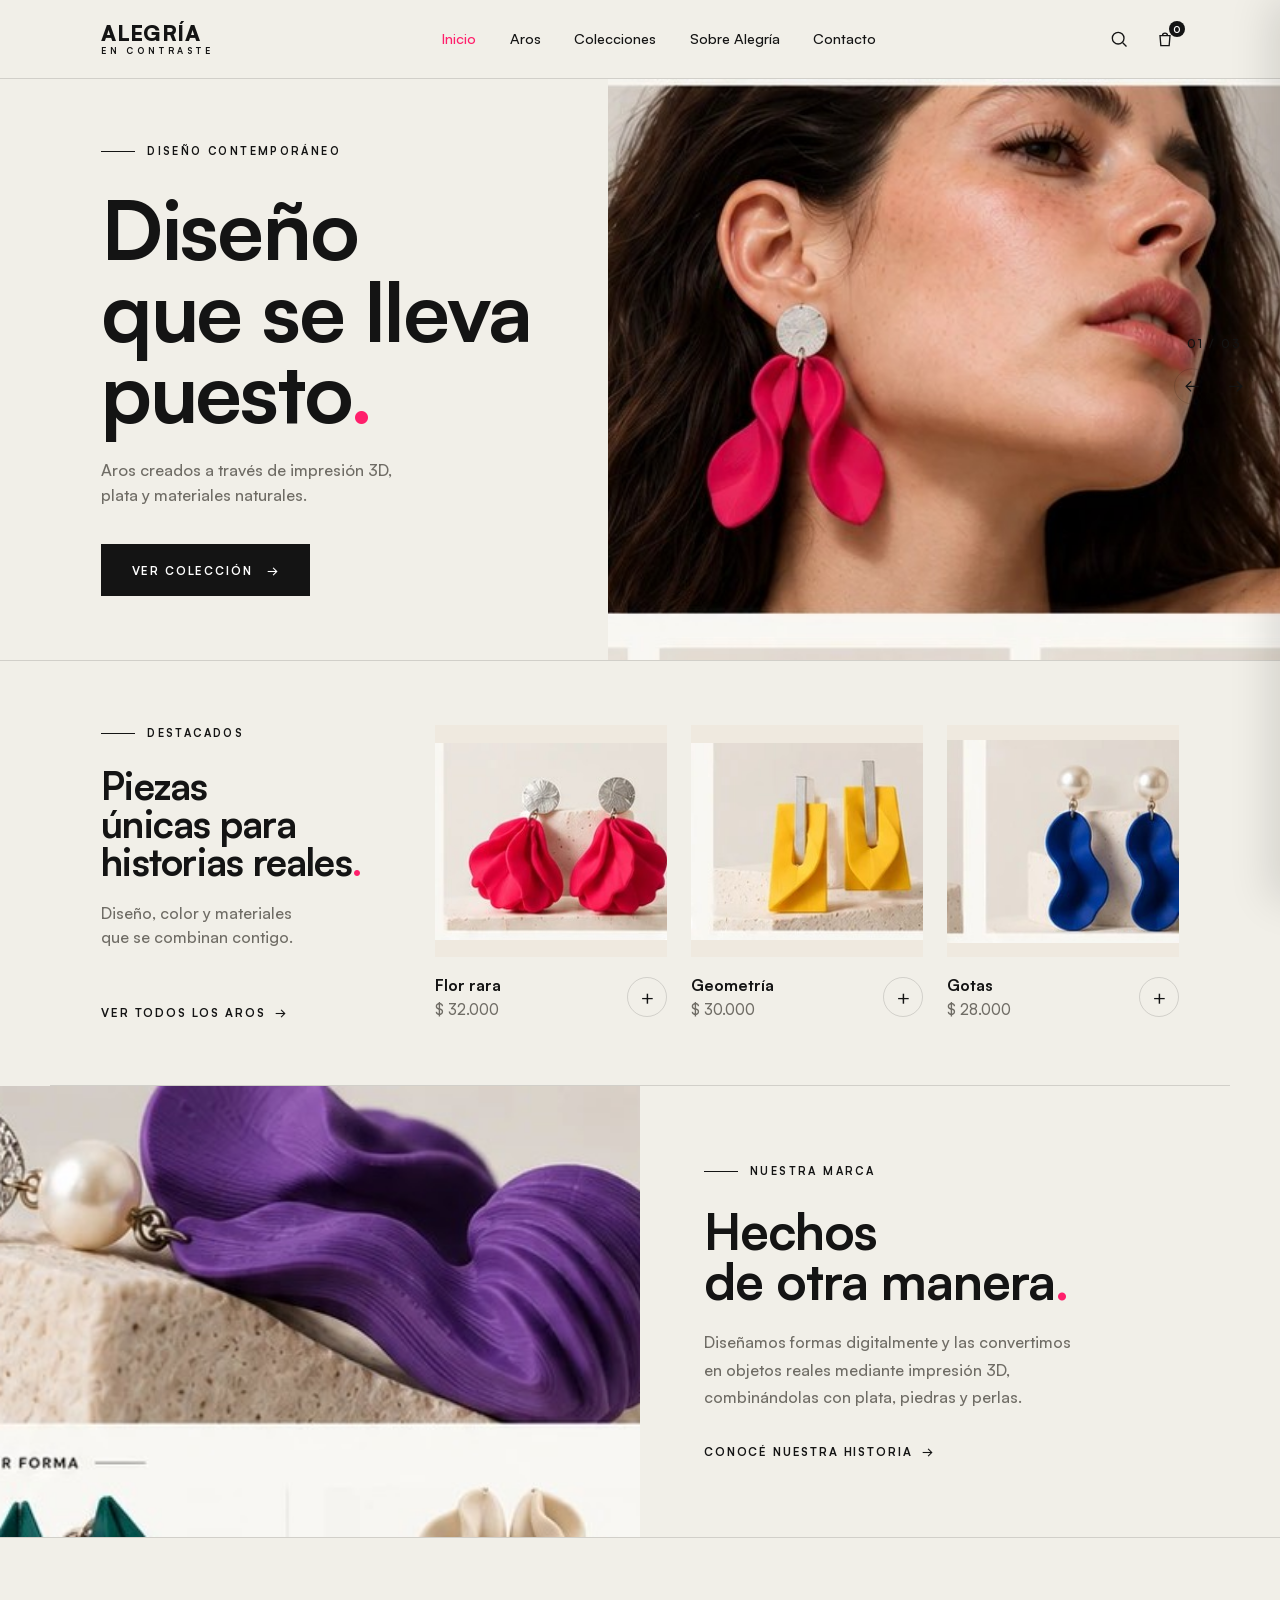
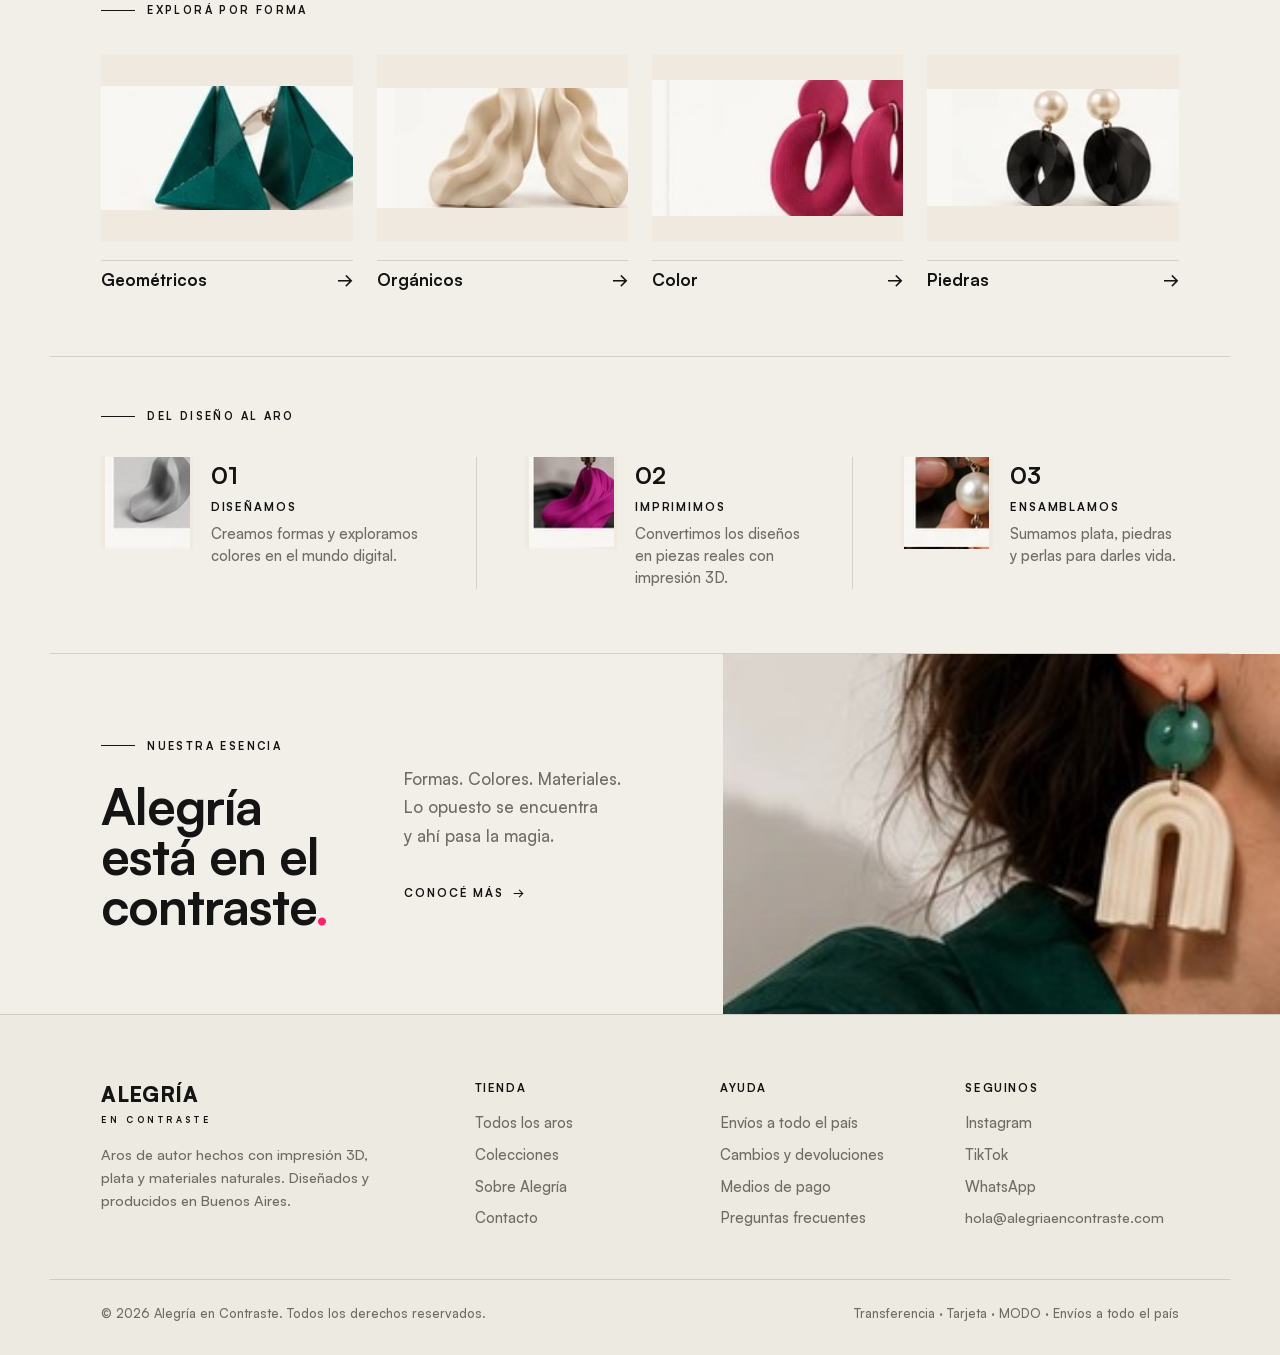
==== index.html @ 7982da5c "Sitio Alegría en Contraste" ====
<!doctype html>
<html lang="es">
<head>
<meta charset="utf-8">
<meta name="viewport" content="width=device-width, initial-scale=1">
<title>Alegría en Contraste — Aros de diseño</title>
<meta name="description" content="Aros de autor hechos con impresión 3D, plata y materiales naturales. Diseñados y producidos en Buenos Aires.">
<link rel="stylesheet" href="styles.css">
</head>
<body data-page="index.html">

<header class="site-header" id="site-header"></header>

<main>

  <!-- HERO -->
  <section class="hero">
    <div class="hero-text">
      <p class="eyebrow"><span class="eyebrow-line"></span>Diseño contemporáneo</p>
      <h1>Diseño<br>que se lleva<br>puesto<span class="dot">.</span></h1>
      <p class="hero-lead">Aros creados a través de impresión 3D,<br>plata y materiales naturales.</p>
      <a class="btn btn-dark" href="colecciones.html">Ver colección <span class="arrow">&rarr;</span></a>
    </div>
    <div class="hero-media">
      <img class="ph ph-hero" src="images/hero.jpg" alt="Modelo con aros de diseño">
      <div class="hero-counter">
        <span class="count">01 / 03</span>
        <div class="hero-arrows">
          <button class="icon-btn" aria-label="Anterior"><svg viewBox="0 0 24 24" fill="none" stroke="currentColor" stroke-width="1.6"><line x1="20" y1="12" x2="5" y2="12"/><polyline points="11 6 5 12 11 18"/></svg></button>
          <button class="icon-btn" aria-label="Siguiente"><svg viewBox="0 0 24 24" fill="none" stroke="currentColor" stroke-width="1.6"><line x1="4" y1="12" x2="19" y2="12"/><polyline points="13 6 19 12 13 18"/></svg></button>
        </div>
      </div>
    </div>
  </section>

  <!-- DESTACADOS -->
  <section class="featured shell">
    <div class="featured-intro">
      <p class="eyebrow"><span class="eyebrow-line"></span>Destacados</p>
      <h2>Piezas<br>únicas para<br>historias reales<span class="dot">.</span></h2>
      <p class="muted">Diseño, color y materiales<br>que se combinan contigo.</p>
      <a class="link-arrow" href="aros.html">Ver todos los aros <span class="arrow">&rarr;</span></a>
    </div>
    <div class="product-grid">
      <article class="product">
        <img class="ph ph-product" src="images/flor.jpg" alt="Aros Flor rara">
        <div class="product-row">
          <div>
            <h3>Flor rara</h3>
            <p class="price">$ 32.000</p>
          </div>
          <button class="add-btn" data-add="flor" aria-label="Agregar Flor rara">+</button>
        </div>
      </article>
      <article class="product">
        <img class="ph ph-product" src="images/geom.jpg" alt="Aros Geometría">
        <div class="product-row">
          <div>
            <h3>Geometría</h3>
            <p class="price">$ 30.000</p>
          </div>
          <button class="add-btn" data-add="geometria" aria-label="Agregar Geometría">+</button>
        </div>
      </article>
      <article class="product">
        <img class="ph ph-product" src="images/gotas.jpg" alt="Aros Gotas">
        <div class="product-row">
          <div>
            <h3>Gotas</h3>
            <p class="price">$ 28.000</p>
          </div>
          <button class="add-btn" data-add="gotas" aria-label="Agregar Gotas">+</button>
        </div>
      </article>
    </div>
  </section>

  <!-- NUESTRA MARCA -->
  <section class="brand-block">
    <img class="ph ph-brand" src="images/violeta.jpg" alt="Aro violeta con perla">
    <div class="brand-copy">
      <p class="eyebrow"><span class="eyebrow-line"></span>Nuestra marca</p>
      <h2>Hechos<br>de otra manera<span class="dot">.</span></h2>
      <p class="muted">Diseñamos formas digitalmente y las convertimos<br>en objetos reales mediante impresión 3D,<br>combinándolas con plata, piedras y perlas.</p>
      <a class="link-arrow" href="sobre.html">Conocé nuestra historia <span class="arrow">&rarr;</span></a>
    </div>
  </section>

  <!-- EXPLORÁ POR FORMA -->
  <section class="shapes shell">
    <p class="eyebrow"><span class="eyebrow-line"></span>Explorá por forma</p>
    <div class="shapes-grid">
      <a class="shape" href="aros.html?cat=geometricos">
        <img class="ph ph-shape" src="images/forma1.jpg" alt="Aros geométricos">
        <span class="shape-row">Geométricos <span class="arrow">&rarr;</span></span>
      </a>
      <a class="shape" href="aros.html?cat=organicos">
        <img class="ph ph-shape" src="images/forma2.jpg" alt="Aros orgánicos">
        <span class="shape-row">Orgánicos <span class="arrow">&rarr;</span></span>
      </a>
      <a class="shape" href="aros.html?cat=color">
        <img class="ph ph-shape" src="images/forma3.jpg" alt="Aros de color">
        <span class="shape-row">Color <span class="arrow">&rarr;</span></span>
      </a>
      <a class="shape" href="aros.html?cat=piedras">
        <img class="ph ph-shape" src="images/forma4.jpg" alt="Aros con piedras">
        <span class="shape-row">Piedras <span class="arrow">&rarr;</span></span>
      </a>
    </div>
  </section>

  <!-- DEL DISEÑO AL ARO -->
  <section class="process shell">
    <p class="eyebrow"><span class="eyebrow-line"></span>Del diseño al aro</p>
    <div class="process-grid">
      <div class="step">
        <img class="ph ph-step" src="images/paso1.jpg" alt="Diseño digital">
        <div class="step-copy">
          <span class="step-num">01</span>
          <h4>Diseñamos</h4>
          <p class="muted">Creamos formas y exploramos colores en el mundo digital.</p>
        </div>
      </div>
      <div class="step">
        <img class="ph ph-step" src="images/paso2.jpg" alt="Impresión 3D">
        <div class="step-copy">
          <span class="step-num">02</span>
          <h4>Imprimimos</h4>
          <p class="muted">Convertimos los diseños en piezas reales con impresión 3D.</p>
        </div>
      </div>
      <div class="step">
        <img class="ph ph-step" src="images/paso3.jpg" alt="Ensamble con perlas">
        <div class="step-copy">
          <span class="step-num">03</span>
          <h4>Ensamblamos</h4>
          <p class="muted">Sumamos plata, piedras y perlas para darles vida.</p>
        </div>
      </div>
    </div>
  </section>

  <!-- NUESTRA ESENCIA -->
  <section class="essence">
    <div class="essence-copy">
      <div class="essence-left">
        <p class="eyebrow"><span class="eyebrow-line"></span>Nuestra esencia</p>
        <h2>Alegría<br>está en el<br>contraste<span class="dot">.</span></h2>
      </div>
      <div class="essence-right">
        <p class="essence-lead">Formas. Colores. Materiales.<br>Lo opuesto se encuentra<br>y ahí pasa la magia.</p>
        <a class="link-arrow" href="sobre.html">Conocé más <span class="arrow">&rarr;</span></a>
      </div>
    </div>
    <img class="ph ph-essence" src="images/esencia.jpg" alt="Modelo con aro de diseño">
  </section>

</main>

<footer class="site-footer" id="site-footer"></footer>

<script src="site.js"></script>
</body>
</html>
---- styles.css ----
@font-face {
  font-family: "Satoshi";
  src: url("fonts/Satoshi-Variable.woff2") format("woff2");
  font-weight: 300 900;
  font-style: normal;
  font-display: swap;
}
@font-face {
  font-family: "Satoshi";
  src: url("fonts/Satoshi-VariableItalic.woff2") format("woff2");
  font-weight: 300 900;
  font-style: italic;
  font-display: swap;
}

:root {
  --bg: #f1efe8;
  --bg-alt: #edeae1;
  --ink: #141414;
  --muted: #6f6c65;
  --line: rgba(20, 20, 20, 0.14);
  --accent: #ff1f6b;
  --card: #e9e5db;
  --shell: 1180px;
  --gutter: clamp(1.25rem, 4vw, 3.25rem);
}

* { box-sizing: border-box; margin: 0; padding: 0; }

html { scroll-behavior: smooth; }

body {
  background: var(--bg);
  color: var(--ink);
  font-family: "Satoshi", -apple-system, "Segoe UI", sans-serif;
  font-weight: 500;
  line-height: 1.5;
  -webkit-font-smoothing: antialiased;
  min-height: 100vh;
  display: flex;
  flex-direction: column;
}
main { flex: 1; }

img { display: block; max-width: 100%; }
a { color: inherit; text-decoration: none; }
button { font-family: inherit; cursor: pointer; }

.shell {
  max-width: var(--shell);
  margin: 0 auto;
  padding-left: var(--gutter);
  padding-right: var(--gutter);
}

/* ---------- Imágenes ---------- */
.ph {
  display: block;
  object-fit: cover;
  background: #ece6db;
}
img.ph { width: 100%; height: 100%; }
/* Producto y forma: la pieza completa siempre visible (sin recortes) */
img.ph-product,
img.ph-shape { object-fit: contain; background: #efe9df; }
img.ph-step { width: 92px; height: 92px; flex-shrink: 0; object-fit: contain; background: #efe9df; }

/* ---------- Tipografía compartida ---------- */
.eyebrow {
  display: flex;
  align-items: center;
  gap: 0.75rem;
  font-size: 0.68rem;
  font-weight: 700;
  letter-spacing: 0.22em;
  text-transform: uppercase;
  color: var(--ink);
}
.eyebrow-line {
  width: 34px;
  height: 1px;
  background: var(--ink);
  display: inline-block;
}
.dot { color: var(--accent); }

.muted { color: var(--muted); font-weight: 500; }

h1, h2 {
  font-weight: 700;
  line-height: 0.98;
  letter-spacing: -0.02em;
}

.link-arrow {
  display: inline-flex;
  align-items: center;
  gap: 0.6rem;
  font-size: 0.72rem;
  font-weight: 700;
  letter-spacing: 0.16em;
  text-transform: uppercase;
}
.link-arrow .arrow { transition: transform 0.25s ease; }
.link-arrow:hover .arrow { transform: translateX(5px); }

.btn {
  display: inline-flex;
  align-items: center;
  gap: 0.9rem;
  font-size: 0.72rem;
  font-weight: 700;
  letter-spacing: 0.16em;
  text-transform: uppercase;
  padding: 1.1rem 1.9rem;
  transition: background 0.25s ease, color 0.25s ease;
}
.btn-dark { background: var(--ink); color: #fff; }
.btn-dark:hover { background: var(--accent); }

/* ---------- Header ---------- */
.site-header {
  position: sticky;
  top: 0;
  z-index: 40;
  background: var(--bg);
  border-bottom: 1px solid var(--line);
}
.header-inner {
  display: flex;
  align-items: center;
  justify-content: space-between;
  gap: 2rem;
  height: 78px;
  max-width: var(--shell);
  margin: 0 auto;
}
.brand { display: flex; flex-direction: column; line-height: 1; }
.brand-name { font-size: 1.35rem; font-weight: 900; letter-spacing: 0.02em; }
.brand-sub { font-size: 0.56rem; font-weight: 700; letter-spacing: 0.42em; margin-top: 3px; }
.main-nav { display: flex; gap: 2.1rem; }
.main-nav a {
  font-size: 0.9rem;
  font-weight: 500;
  transition: color 0.2s ease;
}
.main-nav a:hover { color: var(--accent); }
.header-actions { display: flex; align-items: center; gap: 1.1rem; }
.icon-btn {
  display: inline-flex;
  align-items: center;
  justify-content: center;
  background: none;
  border: none;
  color: var(--ink);
  padding: 4px;
}
.icon-btn svg { width: 20px; height: 20px; }
.cart-btn { position: relative; }
.cart-count {
  position: absolute;
  top: -4px;
  right: -6px;
  background: var(--ink);
  color: #fff;
  font-size: 0.6rem;
  font-weight: 700;
  width: 16px;
  height: 16px;
  border-radius: 50%;
  display: flex;
  align-items: center;
  justify-content: center;
}

/* ---------- Hero ---------- */
.hero {
  display: grid;
  grid-template-columns: minmax(0, 0.95fr) minmax(0, 1.05fr);
  align-items: stretch;
  min-height: 560px;
  border-bottom: 1px solid var(--line);
}
.hero-text {
  padding: clamp(2.5rem, 5vw, 4.5rem) clamp(2rem, 5vw, 4rem) clamp(2.5rem, 5vw, 4rem);
  padding-left: max(var(--gutter), calc((100vw - var(--shell)) / 2 + var(--gutter)));
  display: flex;
  flex-direction: column;
  justify-content: center;
}
.hero-text .eyebrow { margin-bottom: 1.8rem; }
.hero h1 {
  font-size: clamp(3rem, 6.5vw, 5.3rem);
  margin-bottom: 1.6rem;
}
.hero-lead { color: var(--muted); margin-bottom: 2.3rem; font-size: 1.02rem; }
.btn-dark { align-self: flex-start; }
.hero-media { position: relative; }
.ph-hero { width: 100%; height: 100%; min-height: 420px; }
.hero-counter {
  position: absolute;
  right: 1.6rem;
  top: 50%;
  transform: translateY(-50%);
  display: flex;
  flex-direction: column;
  align-items: center;
  gap: 1rem;
}
.hero-counter .count {
  font-size: 0.72rem;
  font-weight: 600;
  letter-spacing: 0.16em;
  color: var(--ink);
}
.hero-arrows { display: flex; gap: 0.5rem; }
.hero-arrows .icon-btn {
  color: var(--ink);
  border: 1px solid var(--line);
  border-radius: 50%;
  width: 36px;
  height: 36px;
  transition: background 0.2s ease, color 0.2s ease, border-color 0.2s ease;
}
.hero-arrows .icon-btn:hover { background: var(--ink); color: #fff; border-color: var(--ink); }

/* ---------- Destacados ---------- */
.featured {
  display: grid;
  grid-template-columns: minmax(0, 0.8fr) minmax(0, 2.2fr);
  gap: clamp(2rem, 5vw, 4rem);
  padding-top: clamp(2.8rem, 5vw, 4rem);
  padding-bottom: clamp(2.8rem, 5vw, 4rem);
  border-bottom: 1px solid var(--line);
}
.featured-intro { display: flex; flex-direction: column; }
.featured-intro .eyebrow { margin-bottom: 1.6rem; }
.featured-intro h2 { font-size: clamp(1.9rem, 3vw, 2.6rem); margin-bottom: 1.3rem; }
.featured-intro .muted { margin-bottom: auto; }
.featured-intro .link-arrow { margin-top: 1.6rem; }
.product-grid {
  display: grid;
  grid-template-columns: repeat(3, 1fr);
  gap: 1.5rem;
}
.product { display: flex; flex-direction: column; }
.ph-product { aspect-ratio: 1 / 1; margin-bottom: 1rem; }
.product-row { display: flex; align-items: center; justify-content: space-between; }
.product h3 { font-size: 1rem; font-weight: 700; margin-bottom: 2px; }
.price { color: var(--muted); font-size: 0.92rem; }
.add-btn {
  width: 40px;
  height: 40px;
  border-radius: 50%;
  border: 1px solid var(--line);
  background: none;
  font-size: 1.3rem;
  font-weight: 400;
  color: var(--ink);
  display: flex;
  align-items: center;
  justify-content: center;
  transition: background 0.2s ease, color 0.2s ease, border-color 0.2s ease;
}
.add-btn:hover { background: var(--ink); color: #fff; border-color: var(--ink); }

/* ---------- Nuestra marca ---------- */
.brand-block {
  display: grid;
  grid-template-columns: 1fr 1fr;
  align-items: stretch;
  border-bottom: 1px solid var(--line);
}
.ph-brand { min-height: 440px; }
.brand-copy {
  padding: clamp(3rem, 6vw, 5.5rem) max(var(--gutter), calc((100vw - var(--shell)) / 2 + var(--gutter))) clamp(3rem, 6vw, 5.5rem) clamp(2rem, 5vw, 4.5rem);
  display: flex;
  flex-direction: column;
  justify-content: center;
}
.brand-copy .eyebrow { margin-bottom: 1.6rem; }
.brand-copy h2 { font-size: clamp(2.2rem, 4vw, 3.4rem); margin-bottom: 1.5rem; }
.brand-copy .muted { margin-bottom: 2rem; line-height: 1.7; }

/* ---------- Explorá por forma ---------- */
.shapes {
  padding-top: clamp(2.8rem, 5vw, 4rem);
  padding-bottom: clamp(2.8rem, 5vw, 4rem);
  border-bottom: 1px solid var(--line);
}
.shapes .eyebrow { margin-bottom: 2.2rem; }
.shapes-grid {
  display: grid;
  grid-template-columns: repeat(4, 1fr);
  gap: 1.5rem;
}
.shape { display: flex; flex-direction: column; }
.ph-shape { aspect-ratio: 4 / 3; margin-bottom: 1.1rem; }
.shape-row {
  display: flex;
  align-items: center;
  justify-content: space-between;
  font-size: 1.05rem;
  font-weight: 700;
  padding-top: 0.4rem;
  border-top: 1px solid var(--line);
}
.shape:hover .arrow { transform: translateX(5px); }
.shape-row .arrow { transition: transform 0.25s ease; }

/* ---------- Del diseño al aro ---------- */
.process {
  padding-top: clamp(2.5rem, 4vw, 3.5rem);
  padding-bottom: clamp(2.8rem, 5vw, 4rem);
  border-bottom: 1px solid var(--line);
}
.process .eyebrow { margin-bottom: 2rem; }
.process-grid {
  display: grid;
  grid-template-columns: repeat(3, 1fr);
  gap: clamp(1.5rem, 4vw, 3rem);
}
.step { display: flex; gap: 1.1rem; align-items: flex-start; }
.step:not(:first-child) { border-left: 1px solid var(--line); padding-left: clamp(1.5rem, 4vw, 3rem); margin-left: calc(-1 * clamp(1.5rem, 4vw, 3rem) + clamp(1.5rem, 4vw, 3rem)); }
.ph-step { width: 92px; height: 92px; flex-shrink: 0; }
.step-num { font-size: 1.5rem; font-weight: 700; display: block; margin-bottom: 0.3rem; }
.step-copy h4 { font-size: 0.72rem; font-weight: 700; letter-spacing: 0.16em; text-transform: uppercase; margin-bottom: 0.5rem; }
.step-copy .muted { font-size: 0.92rem; }

/* ---------- Nuestra esencia ---------- */
.essence {
  display: grid;
  grid-template-columns: 1.3fr 1fr;
  align-items: stretch;
}
.essence-copy {
  display: grid;
  grid-template-columns: 1fr 1fr;
  gap: 2rem;
  align-items: center;
  padding: clamp(3rem, 6vw, 5.5rem) clamp(2rem, 4vw, 3rem) clamp(3rem, 6vw, 5.5rem) max(var(--gutter), calc((100vw - var(--shell)) / 2 + var(--gutter)));
}
.essence-left .eyebrow { margin-bottom: 1.6rem; }
.essence-left h2 { font-size: clamp(2.2rem, 4vw, 3.3rem); }
.essence-right { align-self: center; }
.essence-lead { color: var(--muted); font-size: 1.05rem; line-height: 1.7; margin-bottom: 1.8rem; }
.ph-essence { min-height: 360px; }

.main-nav a.activo { color: var(--accent); }
.menu-toggle { display: none; }

/* ---------- Encabezado de página interna ---------- */
.page-head {
  padding-top: clamp(2.6rem, 5vw, 4.2rem);
  padding-bottom: clamp(1.6rem, 3vw, 2.4rem);
}
.page-head .eyebrow { margin-bottom: 1.4rem; }
.page-head h1 { font-size: clamp(2.6rem, 6vw, 4.4rem); margin-bottom: 1.2rem; }
.page-head .muted { max-width: 620px; font-size: 1.05rem; }

/* ---------- Filtros ---------- */
.filtros { display: flex; flex-wrap: wrap; gap: 0.6rem; margin-top: 2rem; }
.chip {
  border: 1px solid var(--line);
  background: none;
  color: var(--ink);
  font-size: 0.78rem;
  font-weight: 600;
  letter-spacing: 0.04em;
  padding: 0.55rem 1.1rem;
  border-radius: 100px;
  transition: background 0.2s ease, color 0.2s ease, border-color 0.2s ease;
}
.chip:hover { border-color: var(--ink); }
.chip-activo { background: var(--ink); color: #fff; border-color: var(--ink); }

/* ---------- Catálogo ---------- */
.catalogo-wrap { padding-bottom: clamp(3rem, 6vw, 5rem); }
.catalogo-grid {
  display: grid;
  grid-template-columns: repeat(4, 1fr);
  gap: 1.6rem 1.5rem;
}
.product-desc { margin-top: 0.5rem; font-size: 0.86rem; }

/* ---------- Colecciones ---------- */
.coleccion-list { border-top: 1px solid var(--line); }
.coleccion {
  display: grid;
  grid-template-columns: 1fr 1fr;
  align-items: stretch;
  border-bottom: 1px solid var(--line);
}
.coleccion-reverse .coleccion-img { order: 2; }
.coleccion-img { min-height: 400px; object-fit: cover; }
.coleccion-copy {
  padding: clamp(2.8rem, 5vw, 4.5rem) max(var(--gutter), calc((100vw - var(--shell)) / 2 + var(--gutter)));
  display: flex;
  flex-direction: column;
  justify-content: center;
}
.coleccion-num { font-size: 0.85rem; font-weight: 700; color: var(--accent); margin-bottom: 0.8rem; letter-spacing: 0.1em; }
.coleccion-copy h2 { font-size: clamp(2rem, 3.5vw, 3rem); margin-bottom: 1.1rem; }
.coleccion-copy .muted { margin-bottom: 1.6rem; line-height: 1.7; max-width: 460px; }

/* ---------- Bandas CTA / newsletter ---------- */
.cta-band, .news-band { background: var(--ink); color: #fff; }
.cta-inner { padding: clamp(3rem, 6vw, 5rem) var(--gutter); text-align: center; }
.cta-inner h2 { font-size: clamp(1.8rem, 3.5vw, 2.8rem); margin-bottom: 1rem; }
.cta-inner .muted { color: #b7b4ac; margin-bottom: 2rem; }
.cta-band .btn-dark, .news-band .btn-dark { background: #fff; color: var(--ink); }
.cta-band .btn-dark:hover, .news-band .btn-dark:hover { background: var(--accent); color: #fff; }
.news-inner {
  padding: clamp(2.6rem, 5vw, 4rem) var(--gutter);
  display: flex;
  align-items: center;
  justify-content: space-between;
  gap: 2rem;
  flex-wrap: wrap;
}
.news-inner h2 { font-size: clamp(1.6rem, 3vw, 2.4rem); }
.news-inner .muted { color: #b7b4ac; margin-top: 0.4rem; }
.news-form { display: flex; gap: 0.6rem; flex-wrap: wrap; }
.news-form input {
  background: #1f1f1f;
  border: 1px solid #3a3a3a;
  color: #fff;
  padding: 0.9rem 1.1rem;
  font-size: 0.95rem;
  min-width: 240px;
}
.news-form input::placeholder { color: #8a8a8a; }

/* ---------- Valores ---------- */
.valores { padding-top: clamp(2.4rem, 4vw, 3.5rem); padding-bottom: clamp(2.4rem, 4vw, 3.5rem); border-bottom: 1px solid var(--line); }
.valores .eyebrow { margin-bottom: 2rem; }
.valores-grid { display: grid; grid-template-columns: repeat(4, 1fr); gap: 1.8rem; }
.valor h3 { font-size: 1.1rem; font-weight: 700; margin-bottom: 0.6rem; }
.valor .muted { font-size: 0.92rem; line-height: 1.6; }

/* ---------- Contacto ---------- */
.contacto-wrap {
  display: grid;
  grid-template-columns: 1.3fr 0.9fr;
  gap: clamp(2rem, 5vw, 4rem);
  padding-top: 1rem;
  padding-bottom: clamp(3rem, 5vw, 4.5rem);
}
.contacto-form { display: flex; flex-direction: column; gap: 1.2rem; }
.campo { display: flex; flex-direction: column; gap: 0.45rem; }
.campo label { font-size: 0.72rem; font-weight: 700; letter-spacing: 0.12em; text-transform: uppercase; }
.campo input, .campo select, .campo textarea {
  font-family: inherit;
  font-size: 1rem;
  color: var(--ink);
  background: #fff;
  border: 1px solid var(--line);
  padding: 0.85rem 1rem;
  resize: vertical;
}
.campo input:focus, .campo select:focus, .campo textarea:focus { outline: 2px solid var(--accent); outline-offset: -1px; }
.contacto-form .btn-dark { align-self: flex-start; margin-top: 0.4rem; }
.contacto-info { display: flex; flex-direction: column; gap: 1.8rem; }
.info-bloque h4 { font-size: 0.72rem; font-weight: 700; letter-spacing: 0.14em; text-transform: uppercase; margin-bottom: 0.6rem; }
.info-bloque p { font-size: 0.98rem; line-height: 1.6; }

/* ---------- FAQ ---------- */
.faq { padding-top: clamp(2.4rem, 4vw, 3.5rem); padding-bottom: clamp(2.6rem, 5vw, 4rem); border-top: 1px solid var(--line); }
.faq .eyebrow { margin-bottom: 2rem; }
.faq-grid { display: grid; grid-template-columns: 1fr 1fr; gap: 1.8rem 3rem; }
.faq-item h4 { font-size: 1.05rem; font-weight: 700; margin-bottom: 0.5rem; }
.faq-item .muted { line-height: 1.6; }

/* ---------- Footer ---------- */
.site-footer { background: var(--bg-alt); border-top: 1px solid var(--line); margin-top: auto; }
.footer-inner {
  display: grid;
  grid-template-columns: 1.6fr 1fr 1fr 1fr;
  gap: 2rem;
  padding-top: clamp(3rem, 5vw, 4.5rem);
  padding-bottom: 2.5rem;
}
.footer-brand .brand-name { font-size: 1.3rem; font-weight: 900; display: block; }
.footer-brand .brand-sub { font-size: 0.56rem; font-weight: 700; letter-spacing: 0.4em; display: block; margin: 3px 0 1rem; }
.footer-brand .muted { max-width: 300px; font-size: 0.9rem; line-height: 1.6; }
.footer-col h5 { font-size: 0.72rem; font-weight: 700; letter-spacing: 0.14em; text-transform: uppercase; margin-bottom: 1rem; }
.footer-col a { display: block; font-size: 0.92rem; color: var(--muted); margin-bottom: 0.6rem; transition: color 0.2s ease; }
.footer-col a:hover { color: var(--ink); }
.footer-col .muted { font-size: 0.9rem; margin-top: 0.4rem; }
.footer-bottom {
  display: flex;
  justify-content: space-between;
  gap: 1rem;
  flex-wrap: wrap;
  padding-top: 1.5rem;
  padding-bottom: 2rem;
  border-top: 1px solid var(--line);
  font-size: 0.8rem;
  color: var(--muted);
}

/* ---------- Carrito (drawer) ---------- */
.drawer-overlay {
  position: fixed; inset: 0;
  background: rgba(0, 0, 0, 0.4);
  opacity: 0; visibility: hidden;
  transition: opacity 0.3s ease, visibility 0.3s ease;
  z-index: 90;
}
.drawer {
  position: fixed; top: 0; right: 0; bottom: 0;
  width: min(380px, 90vw);
  background: var(--bg);
  transform: translateX(100%);
  transition: transform 0.3s ease;
  z-index: 91;
  display: flex;
  flex-direction: column;
  box-shadow: -10px 0 40px rgba(0, 0, 0, 0.12);
}
body.drawer-open .drawer-overlay { opacity: 1; visibility: visible; }
body.drawer-open .drawer { transform: translateX(0); }
.drawer-head { display: flex; align-items: center; justify-content: space-between; padding: 1.4rem; border-bottom: 1px solid var(--line); }
.drawer-head h4 { font-size: 1.1rem; font-weight: 700; }
.drawer-body { flex: 1; overflow-y: auto; padding: 1.2rem 1.4rem; }
.drawer-empty { padding: 2rem 0; }
.drawer-item { display: flex; align-items: center; gap: 0.9rem; padding: 0.8rem 0; border-bottom: 1px solid var(--line); }
.drawer-item img { width: 56px; height: 56px; object-fit: cover; background: #efe9df; flex-shrink: 0; }
.drawer-item-info { flex: 1; display: flex; flex-direction: column; gap: 2px; }
.drawer-item-info strong { font-size: 0.95rem; }
.drawer-item-info .muted { font-size: 0.85rem; }
.drawer-remove { background: none; border: none; font-size: 1.4rem; color: var(--muted); line-height: 1; }
.drawer-remove:hover { color: var(--accent); }
.drawer-foot { padding: 1.2rem 1.4rem; border-top: 1px solid var(--line); }
.drawer-total { display: flex; justify-content: space-between; margin-bottom: 1rem; font-size: 1.05rem; }

/* ---------- Toast ---------- */
.toast {
  position: fixed;
  left: 50%; bottom: 2rem;
  transform: translate(-50%, 1.5rem);
  background: var(--ink);
  color: #fff;
  padding: 0.9rem 1.4rem;
  font-size: 0.9rem;
  border-radius: 100px;
  opacity: 0; visibility: hidden;
  transition: opacity 0.3s ease, transform 0.3s ease, visibility 0.3s ease;
  z-index: 95;
  max-width: 90vw;
  text-align: center;
}
.toast.show { opacity: 1; visibility: visible; transform: translate(-50%, 0); }

/* ---------- Responsive ---------- */
@media (max-width: 900px) {
  .menu-toggle { display: inline-flex; }
  .main-nav {
    position: absolute;
    top: 100%; left: 0; right: 0;
    background: var(--bg);
    border-bottom: 1px solid var(--line);
    flex-direction: column;
    gap: 0;
    padding: 0.5rem var(--gutter) 1rem;
    display: none;
  }
  body.nav-open .main-nav { display: flex; }
  .main-nav a { padding: 0.7rem 0; border-bottom: 1px solid var(--line); }
  .hero { grid-template-columns: 1fr; }
  .hero-text { padding: 2.5rem var(--gutter); }
  .ph-hero { min-height: 360px; }
  .featured { grid-template-columns: 1fr; }
  .product-grid { grid-template-columns: 1fr 1fr; }
  .catalogo-grid { grid-template-columns: 1fr 1fr; }
  .brand-block { grid-template-columns: 1fr; }
  .ph-brand { min-height: 320px; }
  .brand-copy { padding: 2.8rem var(--gutter); }
  .shapes-grid { grid-template-columns: 1fr 1fr; }
  .process-grid { grid-template-columns: 1fr; gap: 1.5rem; }
  .step:not(:first-child) { border-left: none; padding-left: 0; margin-left: 0; }
  .essence { grid-template-columns: 1fr; }
  .essence-copy { grid-template-columns: 1fr; padding: 2.8rem var(--gutter); }
  .ph-essence { min-height: 320px; }
  .coleccion { grid-template-columns: 1fr; }
  .coleccion-reverse .coleccion-img { order: 0; }
  .coleccion-img { min-height: 300px; }
  .coleccion-copy { padding: 2.6rem var(--gutter); }
  .valores-grid { grid-template-columns: 1fr 1fr; }
  .contacto-wrap { grid-template-columns: 1fr; }
  .faq-grid { grid-template-columns: 1fr; }
  .footer-inner { grid-template-columns: 1fr 1fr; gap: 2rem 1.5rem; }
  .footer-brand { grid-column: 1 / -1; }
}
@media (max-width: 540px) {
  .product-grid { grid-template-columns: 1fr; }
  .catalogo-grid { grid-template-columns: 1fr 1fr; }
  .shapes-grid { grid-template-columns: 1fr 1fr; }
  .valores-grid { grid-template-columns: 1fr; }
  .footer-inner { grid-template-columns: 1fr; }
  .news-inner { flex-direction: column; align-items: flex-start; }
}
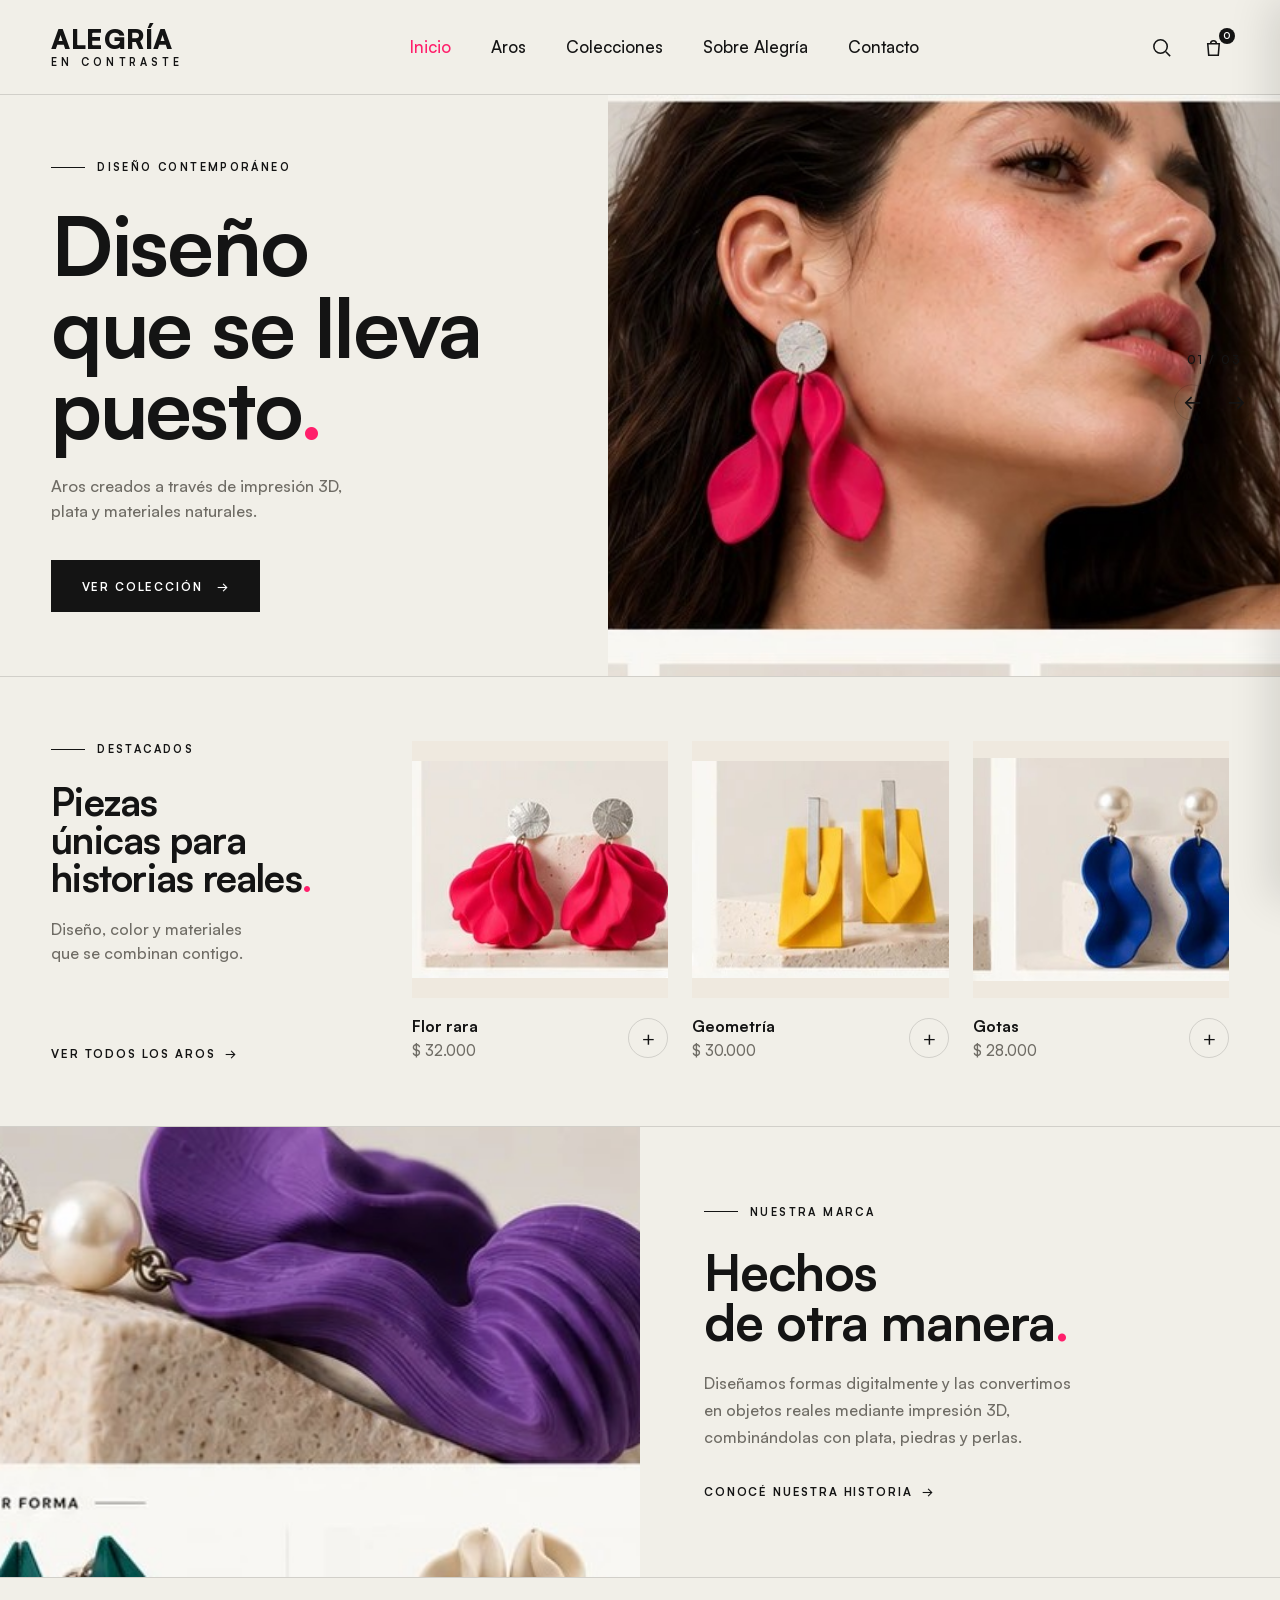
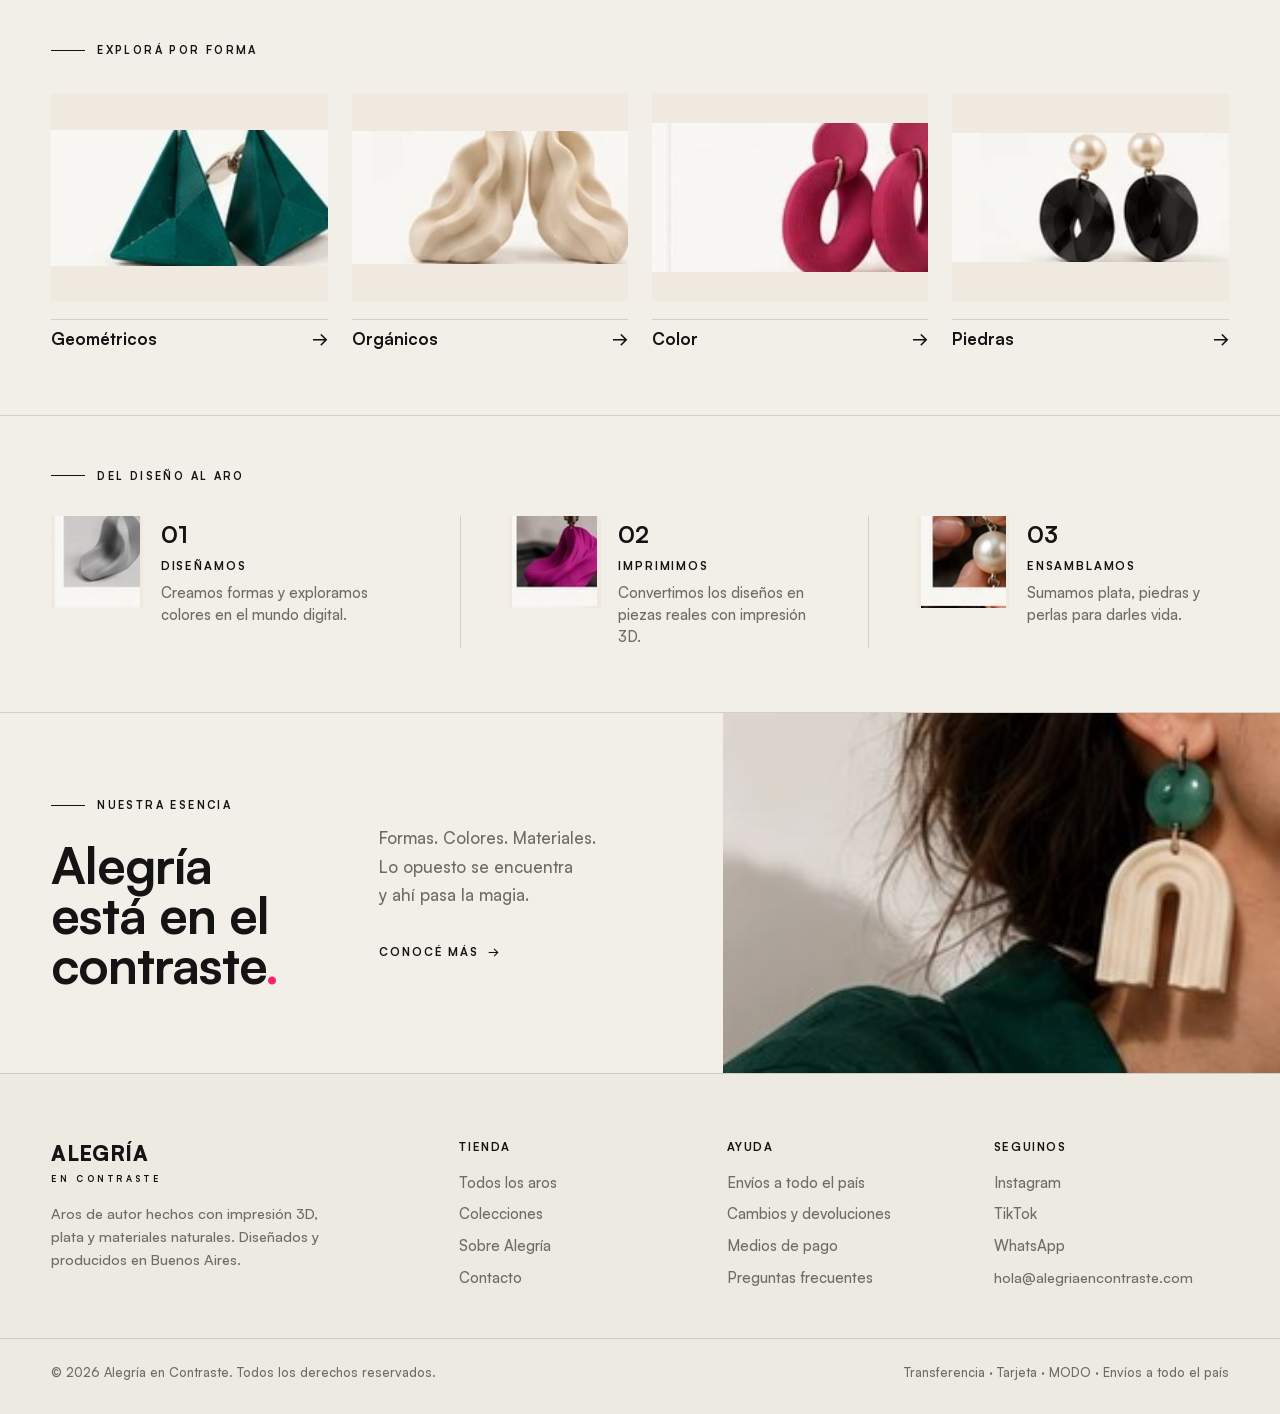
==== commit 42f4355c: "Hero con carrusel de 3 slides, barra superior más grande y layout más ancho" ====
--- a/index.html
+++ b/index.html
@@ -14,20 +14,15 @@
 <main>
 
   <!-- HERO -->
-  <section class="hero">
-    <div class="hero-text">
-      <p class="eyebrow"><span class="eyebrow-line"></span>Diseño contemporáneo</p>
-      <h1>Diseño<br>que se lleva<br>puesto<span class="dot">.</span></h1>
-      <p class="hero-lead">Aros creados a través de impresión 3D,<br>plata y materiales naturales.</p>
-      <a class="btn btn-dark" href="colecciones.html">Ver colección <span class="arrow">&rarr;</span></a>
-    </div>
+  <section class="hero" id="hero">
+    <div class="hero-text" id="hero-text"></div>
     <div class="hero-media">
-      <img class="ph ph-hero" src="images/hero.jpg" alt="Modelo con aros de diseño">
+      <img class="ph ph-hero" id="hero-img" src="images/hero.jpg" alt="Modelo con aros de diseño">
       <div class="hero-counter">
-        <span class="count">01 / 03</span>
+        <span class="count" id="hero-count">01 / 03</span>
         <div class="hero-arrows">
-          <button class="icon-btn" aria-label="Anterior"><svg viewBox="0 0 24 24" fill="none" stroke="currentColor" stroke-width="1.6"><line x1="20" y1="12" x2="5" y2="12"/><polyline points="11 6 5 12 11 18"/></svg></button>
-          <button class="icon-btn" aria-label="Siguiente"><svg viewBox="0 0 24 24" fill="none" stroke="currentColor" stroke-width="1.6"><line x1="4" y1="12" x2="19" y2="12"/><polyline points="13 6 19 12 13 18"/></svg></button>
+          <button class="icon-btn" id="hero-prev" aria-label="Anterior"><svg viewBox="0 0 24 24" fill="none" stroke="currentColor" stroke-width="1.6"><line x1="20" y1="12" x2="5" y2="12"/><polyline points="11 6 5 12 11 18"/></svg></button>
+          <button class="icon-btn" id="hero-next" aria-label="Siguiente"><svg viewBox="0 0 24 24" fill="none" stroke="currentColor" stroke-width="1.6"><line x1="4" y1="12" x2="19" y2="12"/><polyline points="13 6 19 12 13 18"/></svg></button>
         </div>
       </div>
     </div>
@@ -160,5 +155,68 @@
 <footer class="site-footer" id="site-footer"></footer>
 
 <script src="site.js"></script>
+<script>
+(function () {
+  const slides = [
+    {
+      eyebrow: 'Diseño contemporáneo',
+      title: 'Diseño<br>que se lleva<br>puesto<span class="dot">.</span>',
+      lead: 'Aros creados a través de impresión 3D,<br>plata y materiales naturales.',
+      img: 'images/hero.jpg',
+      alt: 'Modelo con aros rosas de diseño',
+      cta: 'colecciones.html',
+    },
+    {
+      eyebrow: 'Hecho a mano',
+      title: 'Piezas<br>que son<br>únicas<span class="dot">.</span>',
+      lead: 'Cada par se termina a mano con plata,<br>piedras y perlas naturales.',
+      img: 'images/violeta.jpg',
+      alt: 'Aro violeta con perla sobre piedra',
+      cta: 'aros.html',
+    },
+    {
+      eyebrow: 'Color y forma',
+      title: 'Animate<br>al contraste<span class="dot">.</span>',
+      lead: 'Formas imposibles y colores<br>que no pasan desapercibidos.',
+      img: 'images/esencia.jpg',
+      alt: 'Modelo con aro de diseño',
+      cta: 'aros.html',
+    },
+  ];
+  let i = 0, timer;
+  const hero = document.getElementById('hero');
+  const text = document.getElementById('hero-text');
+  const img = document.getElementById('hero-img');
+  const count = document.getElementById('hero-count');
+  const pad = (n) => (n < 10 ? '0' + n : '' + n);
+
+  function render() {
+    const s = slides[i];
+    text.innerHTML =
+      `<p class="eyebrow"><span class="eyebrow-line"></span>${s.eyebrow}</p>` +
+      `<h1>${s.title}</h1>` +
+      `<p class="hero-lead">${s.lead}</p>` +
+      `<a class="btn btn-dark" href="${s.cta}">Ver colección <span class="arrow">&rarr;</span></a>`;
+    img.src = s.img;
+    img.alt = s.alt;
+    count.textContent = pad(i + 1) + ' / ' + pad(slides.length);
+  }
+  function go(n, manual) {
+    i = (n + slides.length) % slides.length;
+    hero.classList.add('is-fading');
+    setTimeout(() => { render(); hero.classList.remove('is-fading'); }, 280);
+    if (manual) restart();
+  }
+  function restart() { clearInterval(timer); timer = setInterval(() => go(i + 1), 6000); }
+
+  document.getElementById('hero-prev').addEventListener('click', () => go(i - 1, true));
+  document.getElementById('hero-next').addEventListener('click', () => go(i + 1, true));
+  hero.addEventListener('mouseenter', () => clearInterval(timer));
+  hero.addEventListener('mouseleave', restart);
+
+  render();
+  restart();
+})();
+</script>
 </body>
 </html>
--- a/styles.css
+++ b/styles.css
@@ -21,7 +21,7 @@
   --line: rgba(20, 20, 20, 0.14);
   --accent: #ff1f6b;
   --card: #e9e5db;
-  --shell: 1180px;
+  --shell: 1440px;
   --gutter: clamp(1.25rem, 4vw, 3.25rem);
 }
 
@@ -131,21 +131,21 @@
   align-items: center;
   justify-content: space-between;
   gap: 2rem;
-  height: 78px;
+  height: 94px;
   max-width: var(--shell);
   margin: 0 auto;
 }
 .brand { display: flex; flex-direction: column; line-height: 1; }
-.brand-name { font-size: 1.35rem; font-weight: 900; letter-spacing: 0.02em; }
-.brand-sub { font-size: 0.56rem; font-weight: 700; letter-spacing: 0.42em; margin-top: 3px; }
-.main-nav { display: flex; gap: 2.1rem; }
+.brand-name { font-size: 1.7rem; font-weight: 900; letter-spacing: 0.02em; }
+.brand-sub { font-size: 0.66rem; font-weight: 700; letter-spacing: 0.4em; margin-top: 4px; }
+.main-nav { display: flex; gap: 2.5rem; }
 .main-nav a {
-  font-size: 0.9rem;
+  font-size: 1.05rem;
   font-weight: 500;
   transition: color 0.2s ease;
 }
 .main-nav a:hover { color: var(--accent); }
-.header-actions { display: flex; align-items: center; gap: 1.1rem; }
+.header-actions { display: flex; align-items: center; gap: 1.3rem; }
 .icon-btn {
   display: inline-flex;
   align-items: center;
@@ -155,7 +155,7 @@
   color: var(--ink);
   padding: 4px;
 }
-.icon-btn svg { width: 20px; height: 20px; }
+.icon-btn svg { width: 23px; height: 23px; }
 .cart-btn { position: relative; }
 .cart-count {
   position: absolute;
@@ -196,7 +196,9 @@
 .hero-lead { color: var(--muted); margin-bottom: 2.3rem; font-size: 1.02rem; }
 .btn-dark { align-self: flex-start; }
 .hero-media { position: relative; }
-.ph-hero { width: 100%; height: 100%; min-height: 420px; }
+.ph-hero { width: 100%; height: 100%; min-height: 420px; object-position: center 30%; }
+#hero-text, .ph-hero { transition: opacity 0.3s ease; }
+.hero.is-fading #hero-text, .hero.is-fading .ph-hero { opacity: 0; }
 .hero-counter {
   position: absolute;
   right: 1.6rem;
